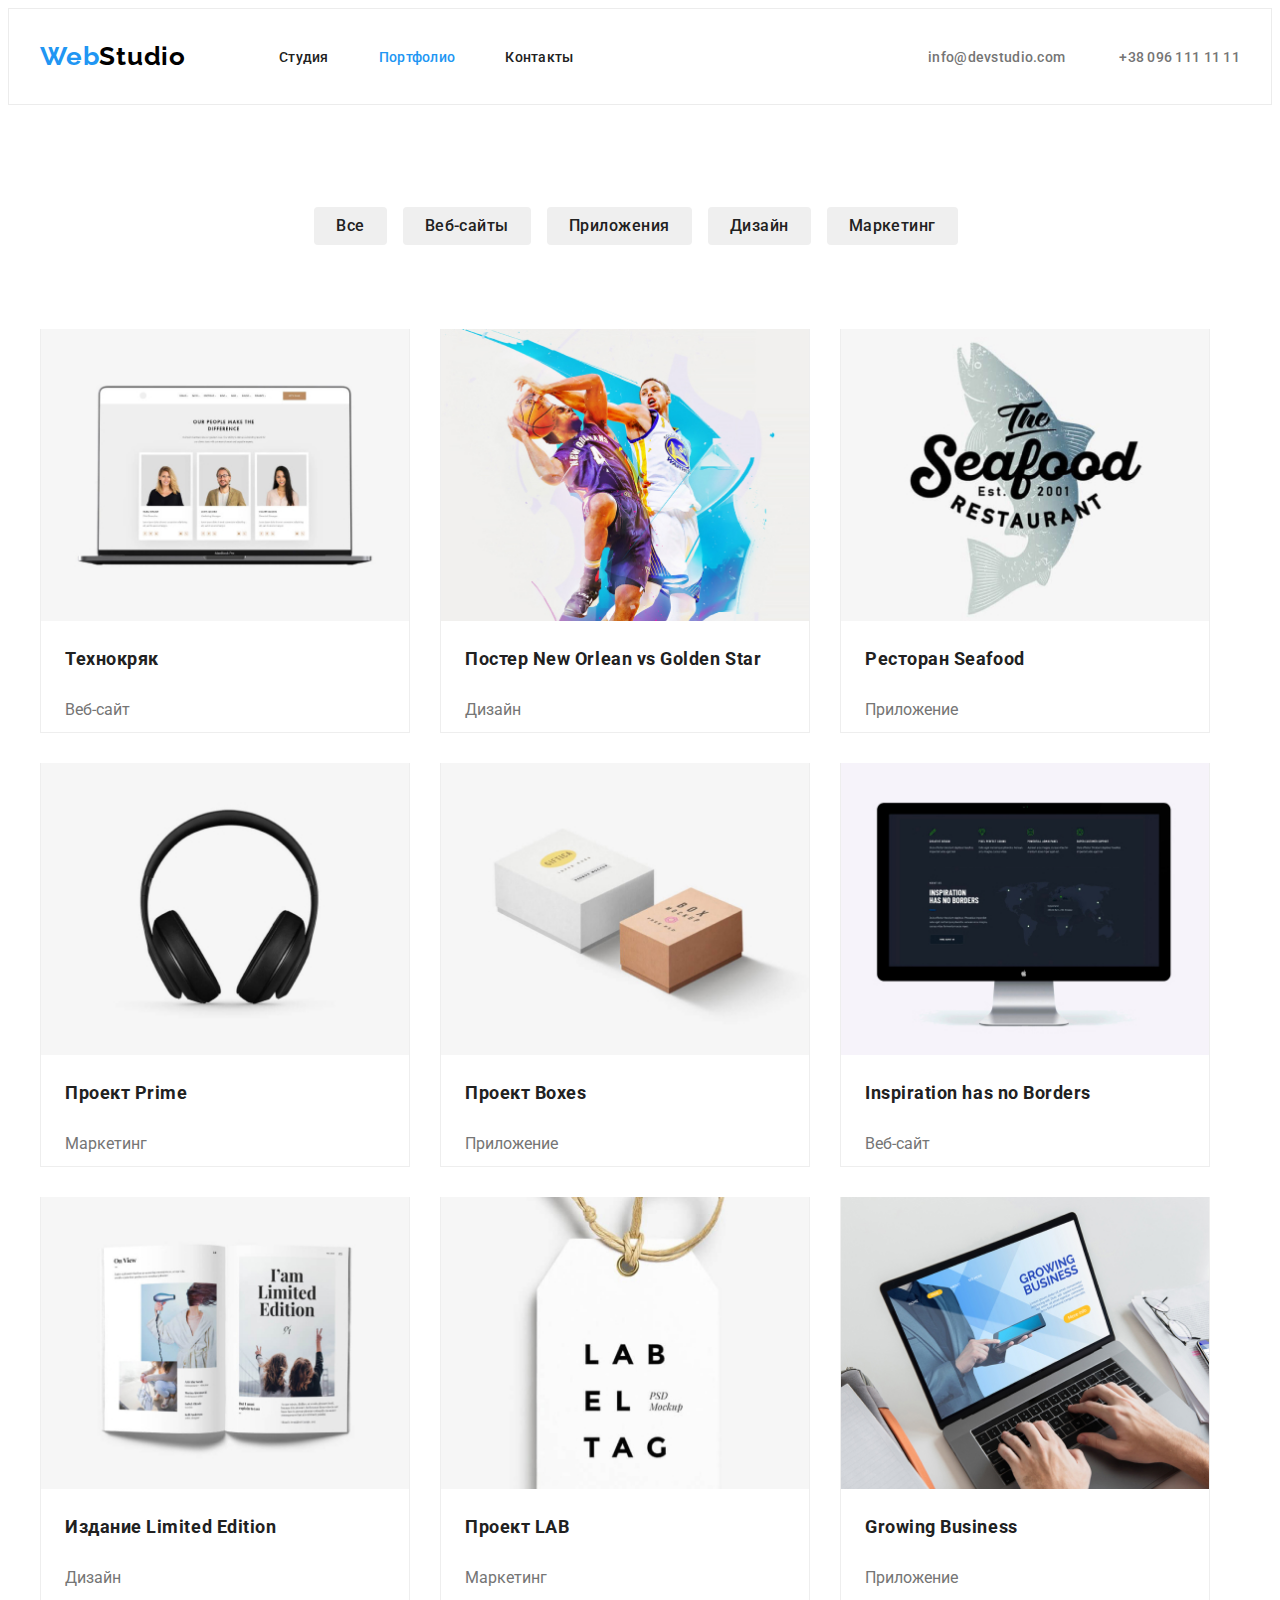
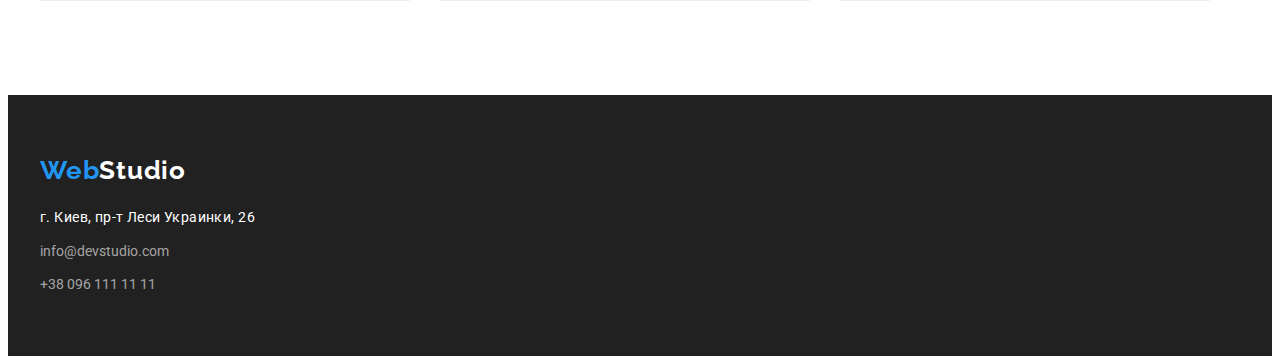
==== portfolio.html @ 23c78d2d "add icons tims" ====
<!DOCTYPE html>
<html lang="ru">
  <head>
    <meta charset="UTF-8" />
    <meta http-equiv="X-UA-Compatible" content="IE=edge" />
    <meta name="viewport" content="width=device-width, initial-scale=1.0" />
    <title>Portfolio</title>
    <link rel="preconnect" href="https://fonts.googleapis.com" />
    <link rel="preconnect" href="https://fonts.gstatic.com" crossorigin />
    <link
      href="https://fonts.googleapis.com/css2?family=Oleo+Script&family=Raleway:wght@700&family=Roboto:wght@400;500;700;900&display=swap"
      rel="stylesheet"
    />
    <link
      rel="stylesheet"
      href="https://cdnjs.cloudflare.com/ajax/libs/modern-normalize/1.1.0/modern-normalize.min.css"
      integrity="sha512-wpPYUAdjBVSE4KJnH1VR1HeZfpl1ub8YT/NKx4PuQ5NmX2tKuGu6U/JRp5y+Y8XG2tV+wKQpNHVUX03MfMFn9Q=="
      crossorigin="anonymous"
      referrerpolicy="no-referrer"
    />
    <link rel="stylesheet" href="./css/styles.css" />
  </head>
  <body class="page">
    <!--Секция хедер-->
    <header class="hero">
      <div class="conteiner header-conteiner">
        <a class="header-logo" href="./index.html" class="logo"
          ><span class="logo">Web</span><span class="logo-title">Studio</span>
        </a>
        <nav class="heder-nav">
          <ul class="site-nav list">
            <li class="heder-list-item">
              <a href="index.html" class="link">Студия</a>
            </li>
            <li class="heder-list-item">
              <a href="Портфолио" class="link current">Портфолио</a>
            </li>
            <li class="heder-list-item">
              <a href="Контакты" class="link">Контакты</a>
            </li>
          </ul>
        </nav>
        <div class="auth-nav list">
          <a href="mailto:info@devstudio.com" class="header-adress link"
            >info@devstudio.com</a
          >
          <a href="tel:+380961111111" class="header-tel link"
            >+38 096 111 11 11</a
          >
        </div>
      </div>
    </header>
    <!--Список работ-->
    <main>
      <section class="portfolio-nav-btn">
        <div class="conteiner btn-conteiner">
          <ul class="nav-btn-item">
            <li class="nav-btn-list">
              <button class="secondary-btn btn" type="button">Все</button>
            </li>
            <li>
              <button class="secondary-btn btn" type="button">Веб-сайты</button>
            </li>
            <li>
              <button class="secondary-btn btn" type="button">
                Приложения
              </button>
            </li>
            <li>
              <button class="secondary-btn btn" type="button">Дизайн</button>
            </li>
            <li>
              <button class="secondary-btn btn" type="button">Маркетинг</button>
            </li>
          </ul>
        </div>

        <!--Контент-->
        <div class="conteiner card-conteiner">
          <ul class="cont-work-list card-set">
            <li class="cont-work-item card-set-item">
              <img
                src="./images/card/img.jpg"
                alt="Веб-сайт"
                width="370"
                height="294"
              />
              <div class="cont-work-nav">
              <h3 class="cont-work-title">Технокряк</h4>
              <p class="cont-work-text">Веб-сайт</p>
              </div>
            </li>
            <li class="cont-work-item card-set-item">
              <img
                src="./images/card/img1.jpg"
                alt="Постер"
                width="370"
                height="294"
              />
              <div class="cont-work-nav">
              <h3 class="cont-work-title">Постер New Orlean vs Golden Star</h4>
              <p class="cont-work-text">Дизайн</p>
              </div>
            </li>
            <li class="cont-work-item card-set-item">
              <img
                src="./images/card/img2.jpg"
                alt="Лого ресторану"
                width="370"
                height="294"
              />
              <div class="cont-work-nav">
              <h3 class="cont-work-title">Ресторан Seafood</h4>
              <p class="cont-work-text">Приложение</p>
              </div>
            </li>
            <li class="cont-work-item card-set-item">
              <img
                src="./images/card/img3.jpg"
                alt="Проект Prime"
                width="370"
                height="294"
              />
              <div class="cont-work-nav">
              <h3 class="cont-work-title">Проект Prime</h4>
              <p class="cont-work-text">Маркетинг</p>
              </div>
            </li>
            <li class="cont-work-item card-set-item">
              <img
                src="./images/card/img4.jpg"
                alt="Бокс проектів"
                width="370"
                height="294"
              />
              <div class="cont-work-nav">
              <h3 class="cont-work-title">Проект Boxes</h4>
              <p class="cont-work-text">Приложение</p>
              </div>
            </li>
            <li class="cont-work-item card-set-item">
              <img
                src="./images/card/img5.jpg"
                alt="Натхнення не має меж"
                width="370"
                height="294"
              />
              <div class="cont-work-nav">
              <h3 class="cont-work-title">Inspiration has no Borders</h4>
              <p class="cont-work-text">Веб-сайт</p>
              </div>
            </li>
            <li class="cont-work-item card-set-item">
              <img
                src="./images/card/img6.jpg"
                alt="Видання"
                width="370"
                height="294"
              />
              <div class="cont-work-nav">
              <h3 class="cont-work-title">Издание Limited Edition</h4>
              <p class="cont-work-text">Дизайн</p>
              </div>
            </li>
            <li class="cont-work-item card-set-item">
              <img
                src="./images/card/img7.jpg"
                alt="Проект LAB"
                width="370"
                height="294"
              />
              <div class="cont-work-nav">
              <h3 class="cont-work-title">Проект LAB</h4>
              <p class="cont-work-text">Маркетинг</p>
              </div>
            </li>
            <li class="cont-work-item card-set-item">
              <img
                src="./images/card/img8.jpg"
                alt="Растущий бизнес"
                width="370"
                height="294"
              />
              <div class="cont-work-nav">
              <h3 class="cont-work-title">Growing Business</h4>
              <p class="cont-work-text">Приложение</p>
              </div>
            </li>
          </ul>
        </div>
      </section>
    </main>
    <footer class="futer">
      <div class="conteiner futer-conteiner">
        <a href="./index.html" class="logo"
          ><span class="logo title">Web</span><span class="color">Studio</span>
        </a>
        <address>
          <ul class="address list">
            <li class="futer-adress-item">
              <a
                href="https://goo.gl/maps/9yxGBPs8h6NU6xEA7"
                target="_blank"
                rel="noopener noreferrer"
                class="link text"
                >г. Киев, пр-т Леси Украинки, 26</a
              >
            </li>
            <li class="futer-adress-item">
              <a href="mailto:info@devstudio.com" class="link"
                >info@devstudio.com</a
              >
            </li>
            <li class="futer-adress-item">
              <a href="tel:+380961111111" class="link">+38 096 111 11 11</a>
            </li>
          </ul>
        </address>
      </div>
    </footer>
  </body>
</html>
---- css/styles.css ----
/* цвет основного текста #212121; */
/* вторичный цвет текста #757575;*/
/* белый #FFFFFF*/
/* вторичный цвет фона F5F4FA*/
/* акцент #2196F3*/

/* others*/
--items: 3;
--indent: 30px;

h1,
h2,
h3,
h4,
h5,
p {
  margin-top: 0;
}

img {
  display: block;
  max-width: 100%;
  height: auto;
}

body {
  background-color: #ffffff;
  color: #212121;
  font-family: Roboto, sans-serif;
  font-style: normal;
}

.conteiner {
  width: 1200px;
  padding-left: 15px;
  padding-right: 15px;
  margin-left: auto;
  margin-right: auto;
}

ul {
  list-style: none;
  padding-left: 0;
  margin: 0;
}

a {
  font-style: normal;
}

.btn {
  cursor: pointer;
  font-family: inherit;
  border-radius: 4px;
}

.header-btn {
  font-weight: 700;
  font-size: 16px;
  line-height: 1.88;
  align-items: center;
  text-align: center;
  letter-spacing: 0.06em;
  color: #ffffff;
}
.header-btn {
  margin: 0 auto;
  display: block;
  width: 200px;
  height: 50px;
  left: 700px;
  top: 430px;
  background: #2196f3;
  box-shadow: 0px 4px 4px rgba(0, 0, 0, 0.15);
  border-radius: 4px;
  border: inherit;
  border: transparent;
}

.secondary-btn {
  font-family: inherit;
}
.secondary-btn {
  font-weight: 500;
  font-size: 16px;
  line-height: 1.63;
  text-align: center;
  letter-spacing: 0.03em;
  color: #212121;
  border: inherit;
  border-color: #4792d0;
}
.secondary-btn {
  padding-top: 6px;
  padding-bottom: 6px;
  padding-right: 22px;
  padding-left: 22px;
  margin: 8px;
  margin-bottom: 50px;
}

/*Секція хедер*/
ul {
  list-style: none;
}
a {
  text-decoration: none;
}

.hero {
  padding-top: 32px;
  padding-bottom: 32px;

  border: 1px solid #ececec;

  background-color: #ffffff;
}
.header-logo {
  display: block;
  margin-right: 93px;
  margin-left: 0;
}

.logo {
  font-family: "Raleway";
  font-weight: 700;
  font-size: 26px;
  line-height: 1.19;
  letter-spacing: 0.03em;
  color: #2196f3;
}

.logo-title {
  font-family: "Raleway";
  font-weight: 700;
  font-size: 26px;
  line-height: 1.19;
  letter-spacing: 0.03em;
  color: #000000;
}

/* Sait-nav */

.header-conteiner {
  display: flex;
  align-items: center;
}

.site-nav {
  display: flex;
}

.heder-list-item:not(:last-child) {
  margin-right: 50px;
}

.site-nav .link {
  font-weight: 500;
  font-size: 14px;
  line-height: 16px;
  letter-spacing: 0.02em;

  color: #212121;
}

.site-nav .link:hover,
.site-nav .link:focus {
  color: #2196f3;
}
.site-nav .link.current {
  color: #2196f3;
}

/* Auth-nav */

.auth-nav .link {
  font-weight: 500;
  font-size: 14px;
  line-height: 1.14;
  letter-spacing: 0.02em;

  color: #757575;
}

.header-tel {
  margin-left: 50px;
}
.auth-nav .link:hover,
.auth-nav .link:focus {
  color: #2196f3;
}
.auth-nav {
  margin-left: auto;
}
/* Секция уникальный контент*/
.section-title {
  background-color: #2f303a;
  padding-top: 200px;
  padding-bottom: 200px;
}

.section-text {
  margin: 0 auto;
  margin-bottom: 30px;
  max-width: 696px;
  letter-spacing: 0.06em;
  font-weight: 900;
  font-size: 44px;
  line-height: 1.36;
  text-align: center;

  text-transform: uppercase;
  color: #ffffff;
}

/*Секция особенности*/

.section-list-bloc {
  padding-top: 94px;
  padding-bottom: 94px;

  display: flex;
  margin-left: -30px;
  align-items: center;
}
.section-list-item {
  flex-basis: calc(100% / 4 - 30px);
  margin-left: 30px;
}
.section-list-text {
  font-weight: 700;
  font-size: 14px;
  line-height: 1.14;
  letter-spacing: 0.03em;
  text-transform: uppercase;
  color: #212121;
}

.section-list-work {
  font-weight: 400;
  font-size: 14px;
  line-height: 1.71;
  letter-spacing: 0.03em;
  color: #757575;
}

/*Секция Чем мы занимаемся*/

.work-list {
  padding-bottom: 94px;
}
.work-list-item {
  display: flex;
  margin-left: -30px;
  align-items: center;
}
.work-list-box {
  flex-basis: calc(100% / 3 - 30px);
  margin-left: 30px;
}
.work-list-title {
  margin-bottom: 50px;
  font-weight: 700;
  font-size: 36px;
  line-height: 1.17;
  text-align: center;
  letter-spacing: 0.03em;
  color: #212121;
}

/*Команда*/

.tims-work-comands {
  padding-top: 94px;
  padding-bottom: 94px;

  background: #f5f4fa;
}
.tims-work-list {
  display: flex;
  margin-left: -30px;
}

.tims-work-item {
  flex-basis: calc(100% / 4 - 30px);
  margin-left: 30px;

  border: inherit;
  border: transparent;
  width: 270px;
  height: 428px;

  background: #ffffff;

  box-shadow: 0px 1px 3px rgba(0, 0, 0, 0.12), 0px 1px 1px rgba(0, 0, 0, 0.14),
    0px 2px 1px rgba(0, 0, 0, 0.2);
  border-radius: 0px 0px 4px 4px;
}
.tims-work-name {
  margin-bottom: 50px;

  font-weight: 700;
  font-size: 36px;
  line-height: 1.17;
  text-align: center;
  color: #212121;
}
.tims-prof-name {
  padding: 30px 0;
}
.tims-list-text {
  margin-top: 0;
  margin-bottom: 10px;
  font-weight: 500;
  font-size: 16px;
  line-height: 1.19;
  text-align: center;
  letter-spacing: 0.03em;
  color: #212121;
}

.tims-list-title {
  margin-bottom: 16px;
  font-weight: 400;
  font-size: 16px;
  line-height: 1.19;
  text-align: center;
  letter-spacing: 0.03em;
  color: #757575;
}
/* Оформлення іконок */
.tiam-sociai-list {
  display: flex;
  justify-content: center;
}
.social-item-list:not(:last-child) {
  margin-right: 10px;
}
.sotial-link {
  display: flex;
  align-items: center;
  justify-content: center;

  width: 44px;
  height: 44px;
  background-color: #ffffff;
  border-radius: 50%;
}

/*Футер*/

.futer {
  padding-bottom: 60px;
  padding-top: 60px;

  background-color: #212121;
}

.logo {
  font-family: "Raleway";
  font-weight: 700;
  font-size: 26px;
  line-height: 1.19;
  letter-spacing: 0.03em;
  color: #2196f3;
}

.logo .color {
  font-family: "Raleway";
  font-weight: 700;
  font-size: 26px;
  line-height: 1.19;
  letter-spacing: 0.03em;
  color: #ffffff;
}

/* Address list  */
.address {
  margin-top: 20px;
}
.address .link:hover,
.address .link:focus {
  color: #2196f3;
}

.futer-adress-item {
  margin-top: 9px;
}
.futer .link {
  font-weight: 400;
  font-size: 14px;
  line-height: 24px;
  color: rgba(255, 255, 255, 0.6);
}

.futer .text {
  font-weight: 400;
  font-size: 14px;
  line-height: 1.71;
  letter-spacing: 0.03em;
  color: #ffffff;
}

/*Портфолио*/
.cont-work-list {
  padding-bottom: 94px;
}

.cont-work-item {
  margin-bottom: 30px;
  background: #ffffff;
  box-sizing: border-box;
  width: 370px;
  height: 404px;
  left: 1015px;
  top: 262px;
  border: 1px solid #eeeeee;
  border-top: none;
}
.cont-work-nav {
  padding-top: 20px;
  padding-bottom: 20px;
  padding-left: 24px;
  padding-right: 24px;
}
.cont-work-title {
  margin-top: 0;

  font-weight: 700;
  font-size: 18px;
  line-height: 2;
  letter-spacing: 0.03em;
  color: #212121;
}
.cont-work-text {
  font-weight: 400;
  font-size: 16px;
  line-height: 1.88;
  color: #757575;
}

.nav-btn-item {
  display: flex;
  justify-content: center;
  margin-right: 8px;
  padding-bottom: 34px;
  padding-top: 94px;
}

/* Контент */
.cont-work-list {
  display: flex;
}

.card-set {
  display: flex;
  flex-wrap: wrap;
  margin: calc(-1 * var(--indent) / 2);
  gap: 30px;
}

.card-set-item {
  flex-basis: calc((100% - var(--indent) * var(--items)) / var (--items));
  margin: calc(var(--indent) / 2);
}
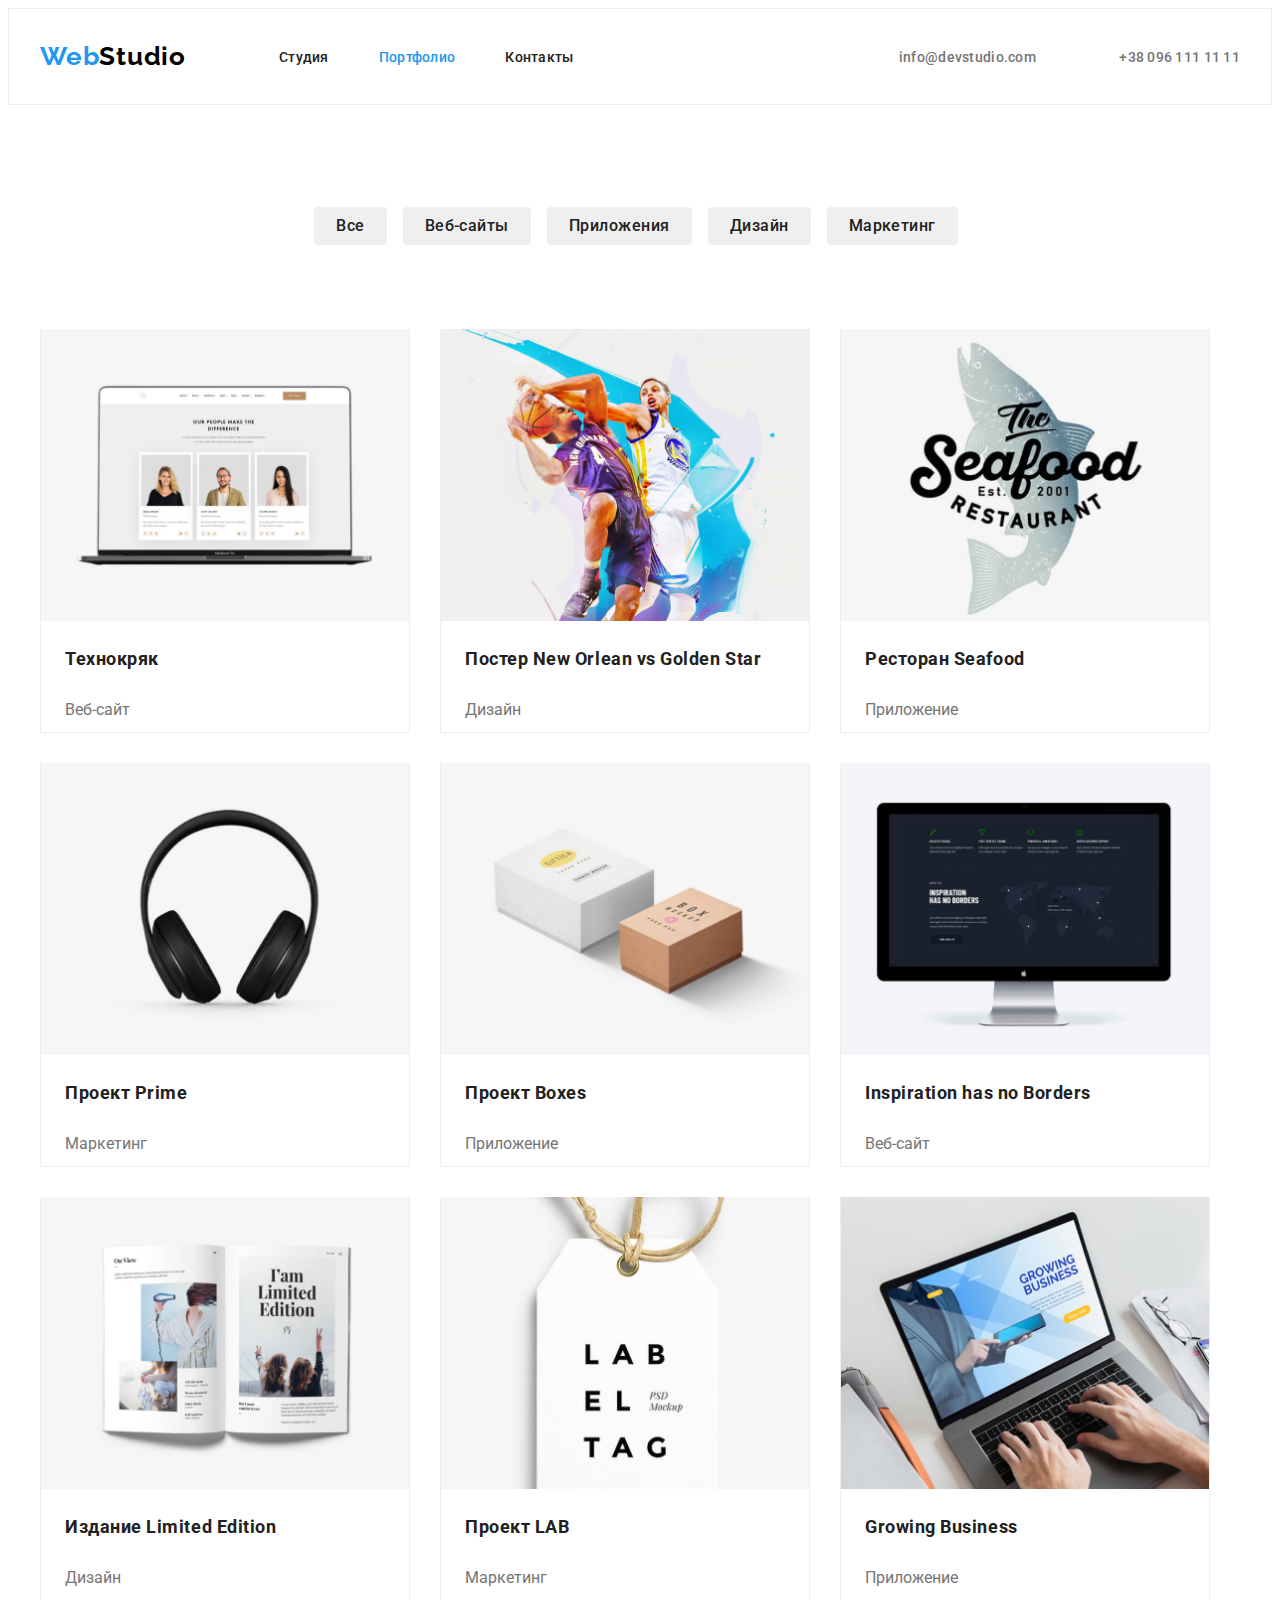
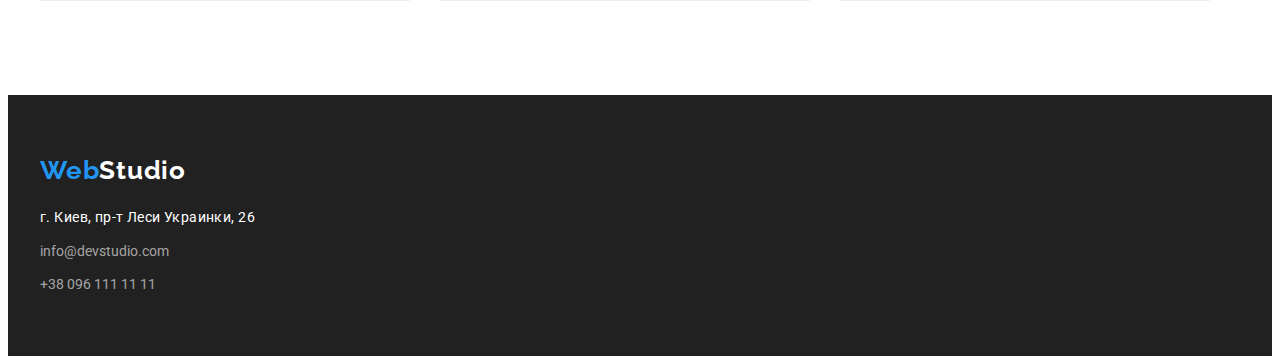
==== commit fc5c2fa2: "futer" ====
--- a/portfolio.html
+++ b/portfolio.html
@@ -42,10 +42,16 @@
         </nav>
         <div class="auth-nav list">
           <a href="mailto:info@devstudio.com" class="header-adress link"
-            >info@devstudio.com</a
+            ><svg class="auth-nav-contact" width="16" height="12">
+              <use href="./images/symbol-defs.svg#icon-email"></use>
+            </svg>
+            info@devstudio.com</a
           >
           <a href="tel:+380961111111" class="header-tel link"
-            >+38 096 111 11 11</a
+            ><svg class="auth-nav-contact" width="16" height="12">
+              <use href="./images/symbol-defs.svg#icon-smartphone"></use>
+            </svg>
+            +38 096 111 11 11</a
           >
         </div>
       </div>
--- a/css/styles.css
+++ b/css/styles.css
@@ -77,8 +77,11 @@
   border: transparent;
 }
 
-.secondary-btn {
+.secondary-btn:hover,
+.secondary-btn:focus {
   font-family: inherit;
+  color: #fff;
+  background-color: #2196f3;
 }
 .secondary-btn {
   font-weight: 500;
@@ -157,7 +160,7 @@
 .site-nav .link {
   font-weight: 500;
   font-size: 14px;
-  line-height: 16px;
+  line-height: 1.14;
   letter-spacing: 0.02em;
 
   color: #212121;
@@ -185,18 +188,30 @@
 .header-tel {
   margin-left: 50px;
 }
+
 .auth-nav .link:hover,
 .auth-nav .link:focus {
   color: #2196f3;
 }
 .auth-nav {
   margin-left: auto;
+}
+.auth-nav-contact {
+  fill: currentColor;
+  margin-right: 10px;
 }
 /* Секция уникальный контент*/
 .section-title {
   background-color: #2f303a;
   padding-top: 200px;
   padding-bottom: 200px;
+  background-image: url(../images/Img-f.jpg);
+  background-repeat: no-repeat;
+  background-position: center;
+  max-width: 1600px;
+  height: 600px;
+  margin-left: auto;
+  margin-right: auto;
 }
 
 .section-text {
@@ -214,6 +229,19 @@
 }
 
 /*Секция особенности*/
+.section-list-box {
+  display: flex;
+  justify-content: center;
+  align-items: center;
+  width: 270px;
+  height: 120px;
+  background-color: #f5f4fa;
+  background-repeat: 4px;
+  margin-bottom: 30px;
+}
+.section-box-item {
+  color: #000000;
+}
 
 .section-list-bloc {
   padding-top: 94px;
@@ -329,13 +357,17 @@
   color: #757575;
 }
 /* Оформлення іконок */
+
+/*ul*/
 .tiam-sociai-list {
   display: flex;
   justify-content: center;
 }
+/*li*/
 .social-item-list:not(:last-child) {
   margin-right: 10px;
 }
+/*a*/
 .sotial-link {
   display: flex;
   align-items: center;
@@ -343,10 +375,72 @@
 
   width: 44px;
   height: 44px;
+  color: #757575;
   background-color: #ffffff;
   border-radius: 50%;
 }
-
+.sotial-link:hover,
+.sotial-link:focus {
+  color: #ffffff;
+  background-color: #2196f3;
+}
+/*svg*/
+.sotial-media-icon {
+  fill: currentColor;
+}
+
+/*Клиенты*/
+.clients {
+  padding-top: 94px;
+  padding-bottom: 94px;
+}
+.clients-text {
+  min-width: 1200px;
+  padding: 0 15px;
+  margin: 0 auto;
+}
+.clients-name {
+  font-weight: 700;
+  font-size: 36px;
+  line-height: 1.17;
+  text-align: center;
+  letter-spacing: 0.03em;
+
+  color: #212121;
+
+  margin-bottom: 50px;
+}
+.clients-list {
+  display: flex;
+  padding-left: 0;
+  margin: 0;
+  justify-content: center;
+}
+.clients-item {
+  display: flex;
+  margin-right: 30px;
+}
+.clients-link {
+  display: flex;
+  justify-content: center;
+  align-items: center;
+  width: 170px;
+  height: 92px;
+  box-sizing: border-box;
+  border: 1px solid #afb1b8;
+  border-radius: 4px;
+  color: #afb1b8;
+}
+
+.clients-link:hover,
+.clients-link:focus {
+  color: #2196f3;
+  border-color: #2196f3;
+}
+
+.clients-link-item {
+  fill: currentColor;
+}
 /*Футер*/
 
 .futer {
@@ -382,7 +476,8 @@
 .address .link:focus {
   color: #2196f3;
 }
-
+.futer-conteiner {
+}
 .futer-adress-item {
   margin-top: 9px;
 }
@@ -399,6 +494,52 @@
   line-height: 1.71;
   letter-spacing: 0.03em;
   color: #ffffff;
+}
+
+/* Иконки футера*/
+
+.sotial-icons-text {
+  display: flex;
+  justify-content: center;
+  font-weight: 700;
+  font-size: 14px;
+  line-height: 1.14;
+  letter-spacing: 0.03em;
+  text-transform: uppercase;
+
+  color: #ffffff;
+}
+
+.sotial-icons-list {
+  display: flex;
+  justify-content: center;
+}
+
+.sotial-icons-item {
+  margin: 10px;
+}
+
+.sotial-icons-link {
+  display: flex;
+  align-items: center;
+  justify-content: center;
+
+  width: 44px;
+  height: 44px;
+  color: #ffffff;
+  background-color: rgba(255, 255, 255, 0.1);
+  border-radius: 50%;
+}
+.sotial-icons-link:hover,
+.sotial-icons-linkk:focus {
+  color: #ffffff;
+  background-color: #2196f3;
+}
+.sotial-media-link {
+  fill: currentColor;
+}
+.all-futer-contacts {
+  display: flex;
 }
 
 /*Портфолио*/
